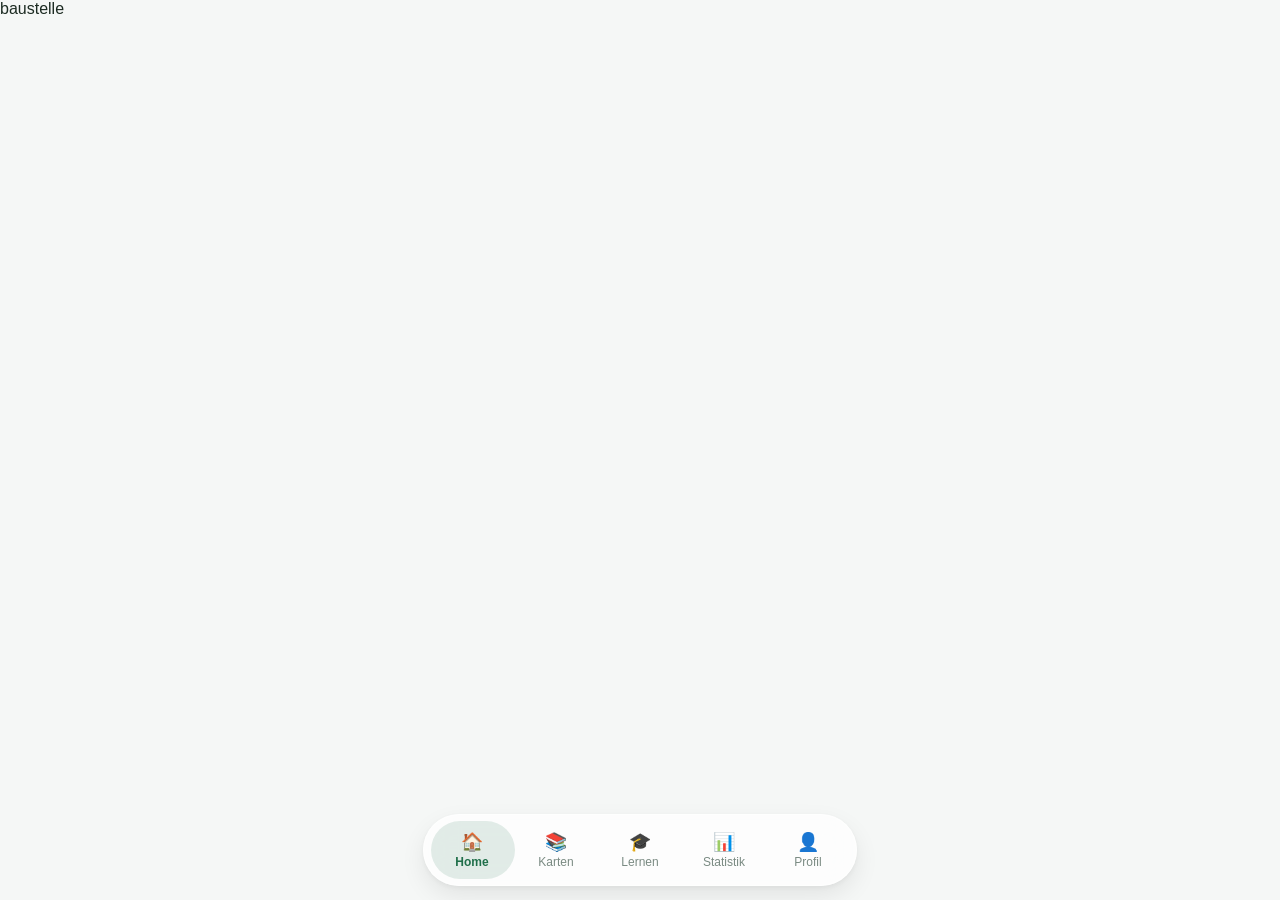
==== Code/cards/cards.html @ 37f0c8e0 "feat: update navigation paths, add profile and stats pages, and implement local storage for user dat" ====
<!DOCTYPE html>
<html lang="de">
<head>
<meta charset="UTF-8">
<meta name="viewport" content="width=device-width, initial-scale=1.0">
<title>Karten</title>

<link rel="stylesheet" href="/Code/home/frontend/style.css">

</head>

<body>

    baustelle


<script src="/Code/app-nav.js" defer></script>
<app-nav></app-nav>

<script src="/Code/home/frontend/script.js"></script>

</body>
</html>
---- Code/home/frontend/style.css ----
* {
  box-sizing: border-box;
  font-family: -apple-system, BlinkMacSystemFont, "Segoe UI", sans-serif;
}

body {
  margin: 0;
  background: #f5f7f6;
  color: #1c2b22;
  max-height: 100vh;
  overflow-y: auto;
}

.container {
  width: 100%;
  max-width: 420px;
  margin: auto;
  padding: 20px;
}

/* Desktop */
@media (min-width: 768px) {
  .container {
    max-width: 900px;
    padding: 30px;
  }
}

/* HEADER */
.header {
  display: flex;
  justify-content: space-between;
  align-items: center;
}

.logo {
  font-weight: 600;
  font-size: 20px;
}

.streak {
  font-size: 14px;
}

/* CARD */
.card {
  background: white;
  border-radius: 16px;
  padding: 18px;
  margin-top: 20px;
  box-shadow: 0 4px 12px rgba(0,0,0,0.05);
}

/* PROGRESS */
.progress-bar {
  height: 8px;
  background: #e5eae7;
  border-radius: 8px;
  overflow: hidden;
  margin: 10px 0;
}

.progress {
  height: 100%;
  background: #1f6f4a;
  width: 50%;
}

/* GRID */
.grid {
  display: grid;
  grid-template-columns: repeat(2, 1fr);
  gap: 12px;
}

/* Tablet */
@media (min-width: 768px) {
  .grid {
    grid-template-columns: repeat(3, 1fr);
  }
}

/* Desktop */
@media (min-width: 1024px) {
  .grid {
    grid-template-columns: repeat(4, 1fr);
  }
}

.small-card {
  background: white;
  padding: 14px;
  border-radius: 14px;
  box-shadow: 0 4px 10px rgba(0,0,0,0.05);
}

.small-card h4 {
  margin: 10px 0 4px;
  font-size: 15px;
}

.small-card p {
  margin: 0;
  font-size: 13px;
  color: #6b7a72;
}

/* BUTTON */
.button {
  background: #17653c;
  color: white;
  padding: 12px 16px;
  border-radius: 12px;
  text-align: center;
  font-weight: 500;
  cursor: pointer;
}

.profile-card {
  text-align: center;
}

.avatar {
  width: 90px; height: 90px; border-radius: 50%;
  background: #dbe8e2; border: none; padding:0; overflow:hidden;
  cursor: pointer;
}

.avatar img {
  width: 100%; height: 100%; object-fit: cover;
}

.subtext {
  margin: 0;
  color: #6b7a72;
  font-size: 14px;
}

.small-text {
  font-size: 12px;
  color: #6b7a72;
}

input {
  width: 100%;
  margin-top: 12px;
  padding: 10px;
  border-radius: 10px;
  border: 1px solid #dfe6e2;
  outline: none;
}

input:focus {
  border-color: #1f6f4a;
}
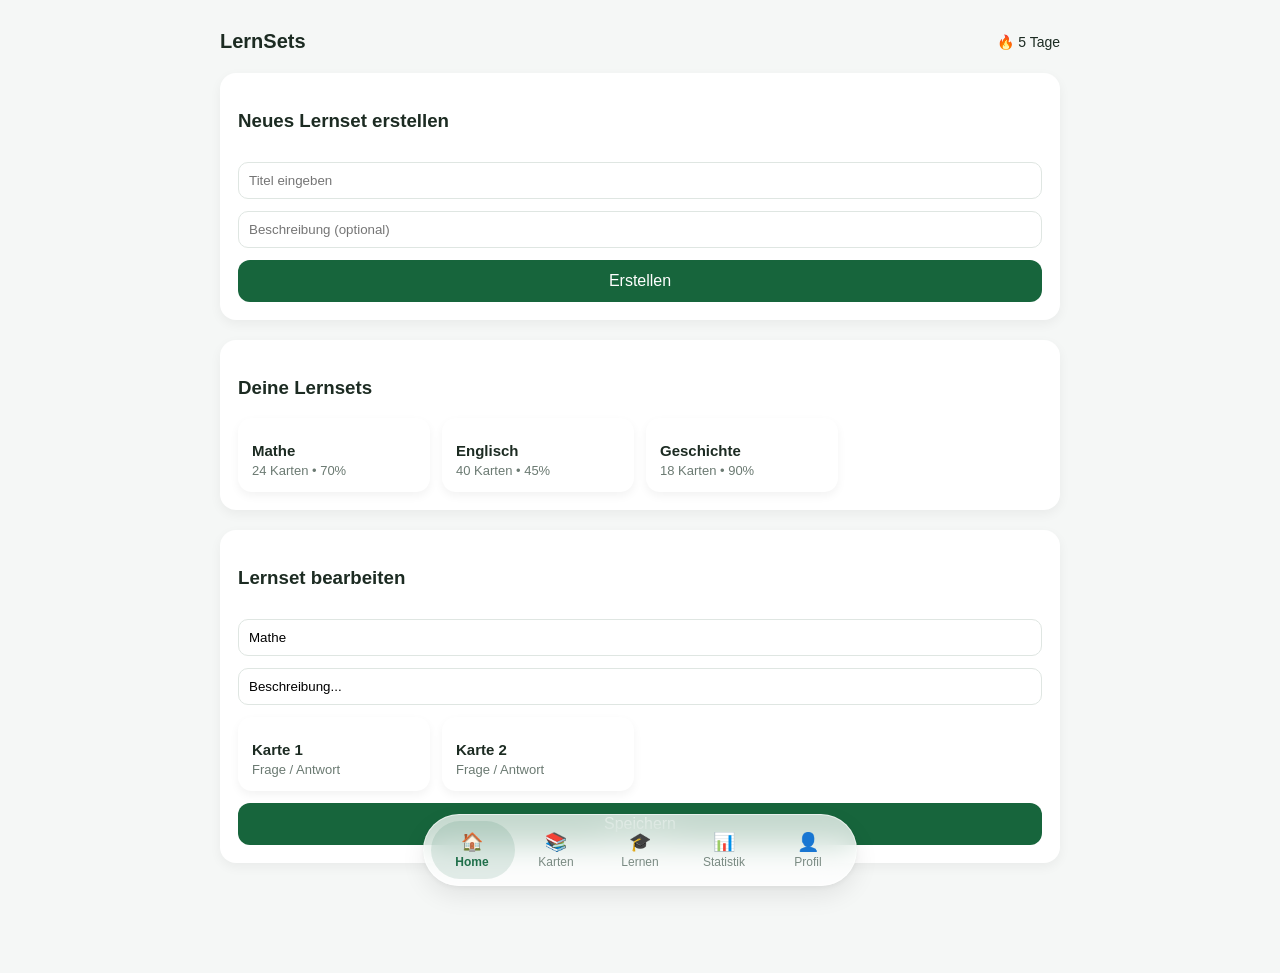
==== commit 8383b11f: "feat: enhance profile and cards layout, implement streak and time tracking features Co-authored-by: " ====
--- a/Code/cards/cards.html
+++ b/Code/cards/cards.html
@@ -11,7 +11,81 @@
 
 <body>
 
-    baustelle
+   <div class="container">
+
+  <!-- HEADER -->
+  <div class="header">
+    <div class="logo">LernSets</div>
+    <div class="streak">🔥 5 Tage</div>
+  </div>
+
+  <!-- NEUES LERNSET -->
+  <div class="card">
+    <h3>Neues Lernset erstellen</h3>
+
+    <input type="text" placeholder="Titel eingeben">
+    <input type="text" placeholder="Beschreibung (optional)">
+
+    <div style="margin-top: 12px;" class="button">
+      Erstellen
+    </div>
+  </div>
+
+  <!-- LERNSETS ÜBERSICHT -->
+  <div class="card">
+    <h3>Deine Lernsets</h3>
+
+    <div class="grid">
+
+      <div class="small-card">
+        <h4>Mathe</h4>
+        <p>24 Karten • 70%</p>
+      </div>
+
+      <div class="small-card">
+        <h4>Englisch</h4>
+        <p>40 Karten • 45%</p>
+      </div>
+
+      <div class="small-card">
+        <h4>Geschichte</h4>
+        <p>18 Karten • 90%</p>
+      </div>
+
+    </div>
+  </div>
+
+  <!-- BEARBEITEN -->
+  <div class="card">
+    <h3>Lernset bearbeiten</h3>
+
+    <input type="text" value="Mathe">
+    <input type="text" value="Beschreibung...">
+
+    <div class="grid" style="margin-top: 12px;">
+
+      <div class="small-card">
+        <h4>Karte 1</h4>
+        <p>Frage / Antwort</p>
+      </div>
+
+      <div class="small-card">
+        <h4>Karte 2</h4>
+        <p>Frage / Antwort</p>
+      </div>
+
+    </div>
+
+    <div style="margin-top: 12px;" class="button">
+      Speichern
+    </div>
+  </div>
+
+    <div style="height: 80px;"></div>
+
+</div>
+
+
 
 
 <script src="/Code/app-nav.js" defer></script>
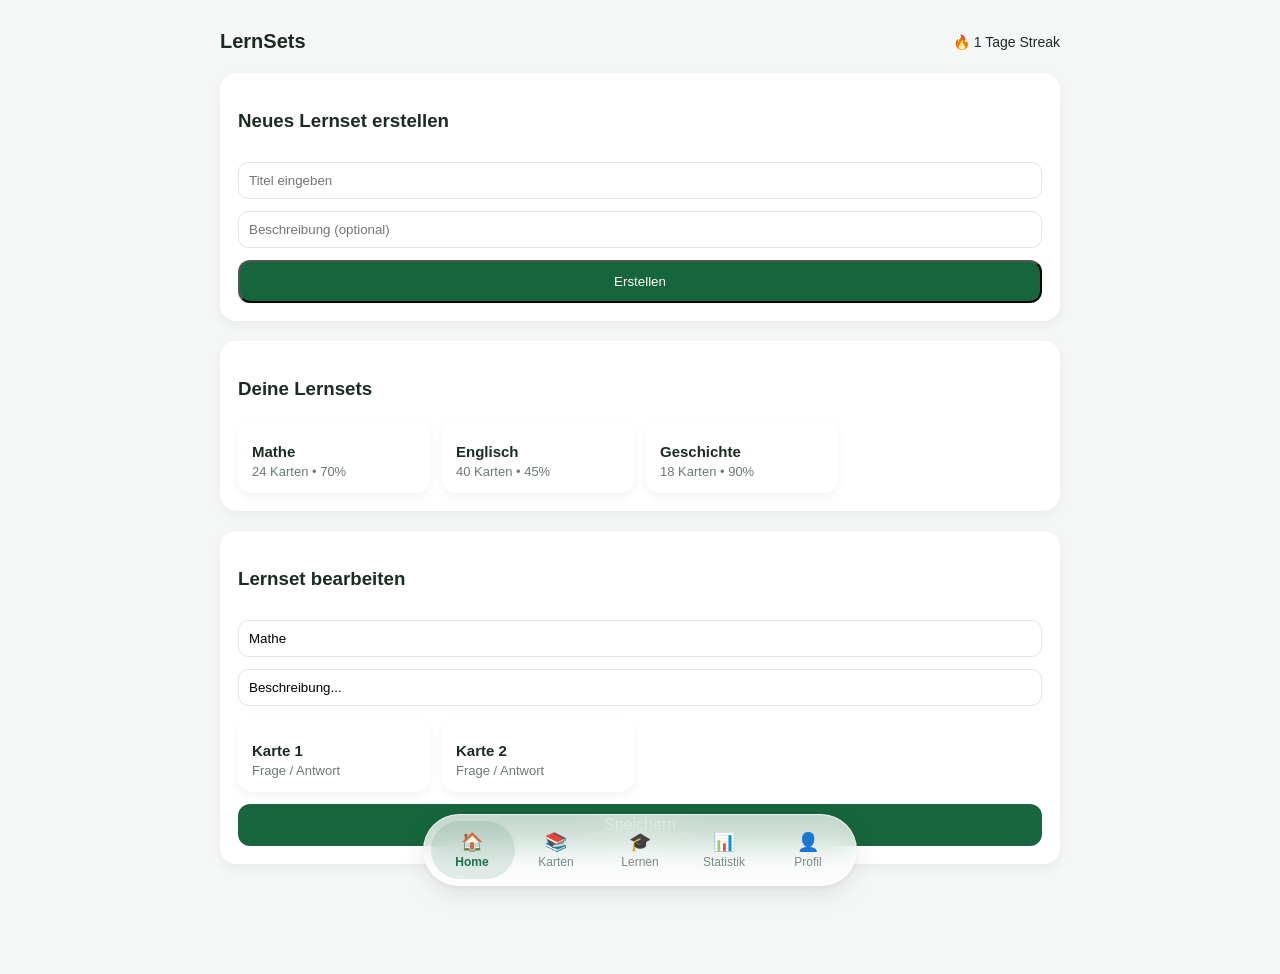
==== commit f080e725: "Adding: learnste Editor (in working)" ====
--- a/Code/cards/cards.html
+++ b/Code/cards/cards.html
@@ -16,19 +16,19 @@
   <!-- HEADER -->
   <div class="header">
     <div class="logo">LernSets</div>
-    <div class="streak">🔥 5 Tage</div>
+    <div class="streak">🔥 <span id="streak"></span> Streak</div>
   </div>
 
   <!-- NEUES LERNSET -->
   <div class="card">
     <h3>Neues Lernset erstellen</h3>
 
-    <input type="text" placeholder="Titel eingeben">
-    <input type="text" placeholder="Beschreibung (optional)">
+    <input id="title" type="text" placeholder="Titel eingeben">
+    <input id="description" type="text" placeholder="Beschreibung (optional)">
 
-    <div style="margin-top: 12px;" class="button">
+    <button style="margin-top: 12px;" class="button" onclick="addLearnset()">
       Erstellen
-    </div>
+    </button>
   </div>
 
   <!-- LERNSETS ÜBERSICHT -->
@@ -92,6 +92,8 @@
 <app-nav></app-nav>
 
 <script src="/Code/home/frontend/script.js"></script>
+<script src="/Code/home/frontend/streak.js" defer></script>
+<script src="/Code/cards/learnsets.js" defer></script>
 
 </body>
 </html>
--- a/Code/home/frontend/style.css
+++ b/Code/home/frontend/style.css
@@ -111,9 +111,17 @@
   color: white;
   padding: 12px 16px;
   border-radius: 12px;
-  text-align: center;
+
+  display: flex;
+  justify-content: center; /* horizontal mittig */
+  align-items: center;     /* vertikal mittig */
+
+  width: 100%;             /* volle Breite */
+  box-sizing: border-box;  /* Padding bleibt innerhalb der Breite */
+
   font-weight: 500;
   cursor: pointer;
+  text-align: center;
 }
 
 .profile-card {
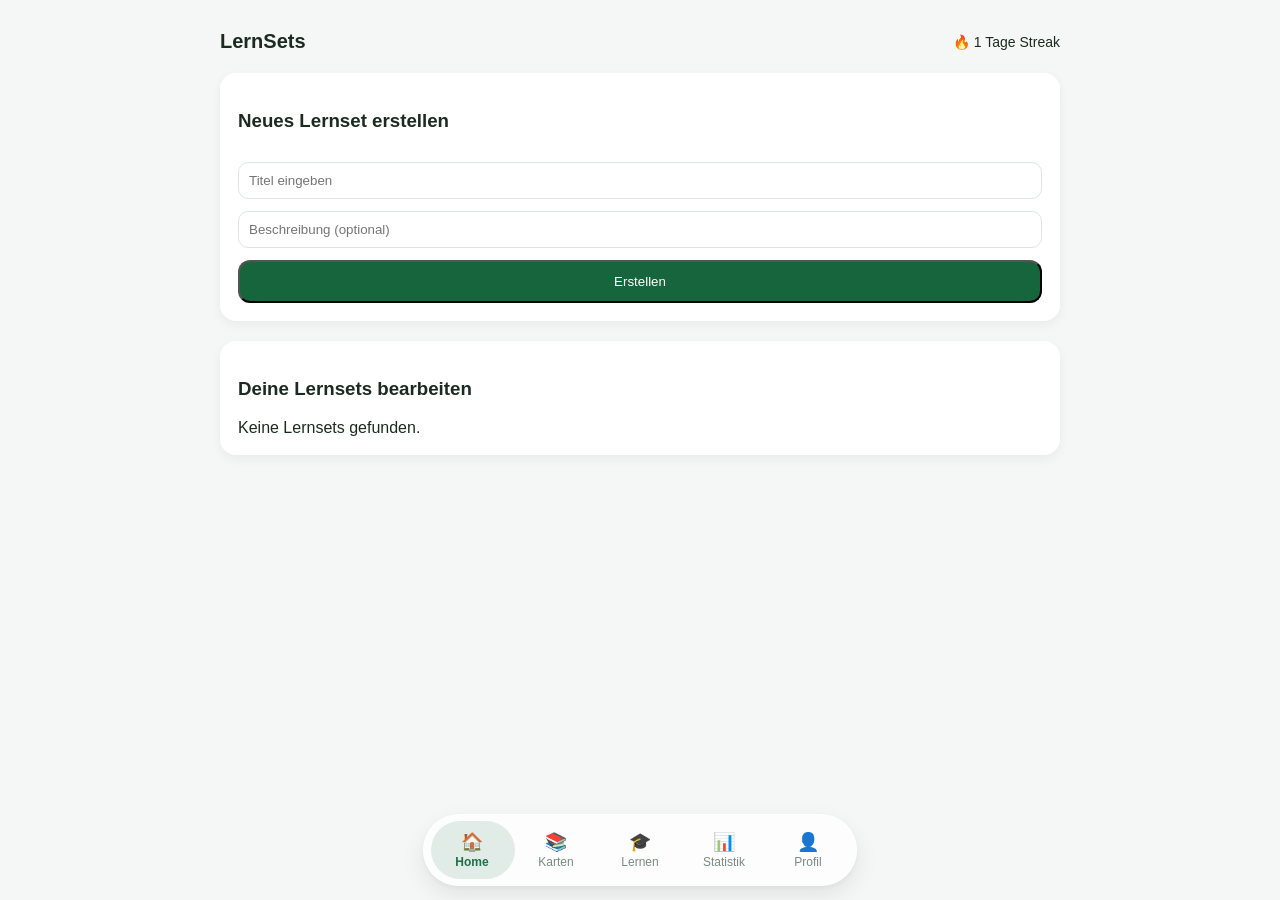
==== commit b45bf497: "Refactor cards and editor pages: update layout, enhance functionality, and improve rendering of lear" ====
--- a/Code/cards/cards.html
+++ b/Code/cards/cards.html
@@ -33,65 +33,20 @@
 
   <!-- LERNSETS ÜBERSICHT -->
   <div class="card">
-    <h3>Deine Lernsets</h3>
+    <h3>Deine Lernsets bearbeiten</h3>
 
-    <div class="grid">
-
-      <div class="small-card">
-        <h4>Mathe</h4>
-        <p>24 Karten • 70%</p>
-      </div>
-
-      <div class="small-card">
-        <h4>Englisch</h4>
-        <p>40 Karten • 45%</p>
-      </div>
-
-      <div class="small-card">
-        <h4>Geschichte</h4>
-        <p>18 Karten • 90%</p>
-      </div>
-
-    </div>
+    <div class="grid" id="learnsetList"></div>
   </div>
 
-  <!-- BEARBEITEN -->
-  <div class="card">
-    <h3>Lernset bearbeiten</h3>
-
-    <input type="text" value="Mathe">
-    <input type="text" value="Beschreibung...">
-
-    <div class="grid" style="margin-top: 12px;">
-
-      <div class="small-card">
-        <h4>Karte 1</h4>
-        <p>Frage / Antwort</p>
-      </div>
-
-      <div class="small-card">
-        <h4>Karte 2</h4>
-        <p>Frage / Antwort</p>
-      </div>
-
-    </div>
-
-    <div style="margin-top: 12px;" class="button">
-      Speichern
-    </div>
-  </div>
-
-    <div style="height: 80px;"></div>
+  <div style="height: 80px;"></div>
 
 </div>
-
-
 
 
 <script src="/Code/app-nav.js" defer></script>
 <app-nav></app-nav>
 
-<script src="/Code/home/frontend/script.js"></script>
+<script src="/Code/home/frontend/times.js"></script>
 <script src="/Code/home/frontend/streak.js" defer></script>
 <script src="/Code/cards/learnsets.js" defer></script>
 
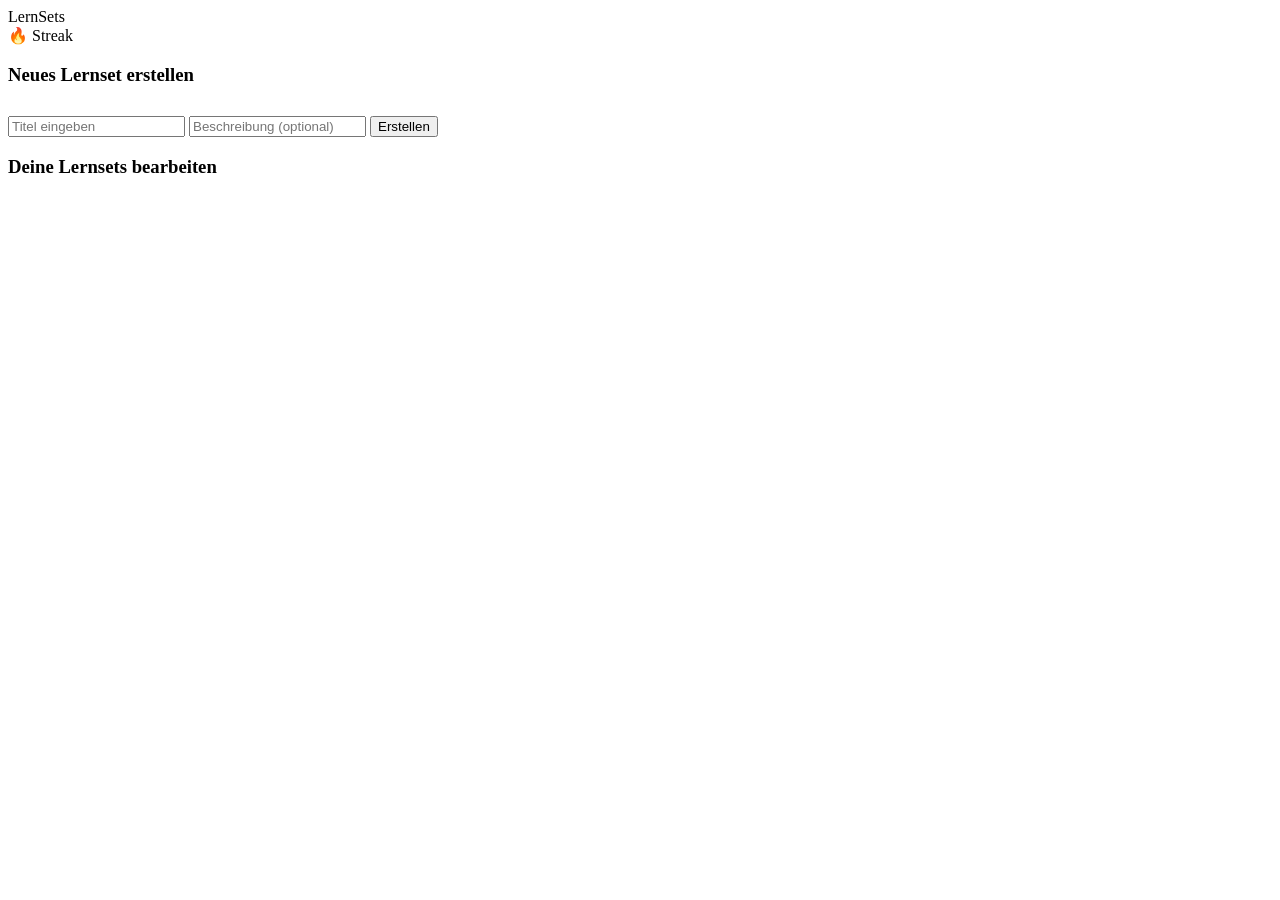
==== commit b9a40c18: "updateing sources" ====
--- a/Code/cards/cards.html
+++ b/Code/cards/cards.html
@@ -5,7 +5,7 @@
 <meta name="viewport" content="width=device-width, initial-scale=1.0">
 <title>Karten</title>
 
-<link rel="stylesheet" href="/Code/home/frontend/style.css">
+<link rel="stylesheet" href="Code/home/frontend/style.css">
 
 </head>
 
@@ -43,12 +43,12 @@
 </div>
 
 
-<script src="/Code/app-nav.js" defer></script>
+<script src="Code/app-nav.js" defer></script>
 <app-nav></app-nav>
 
-<script src="/Code/home/frontend/times.js"></script>
-<script src="/Code/home/frontend/streak.js" defer></script>
-<script src="/Code/cards/learnsets.js" defer></script>
+<script src="Code/home/frontend/times.js"></script>
+<script src="Code/home/frontend/streak.js" defer></script>
+<script src="Code/cards/learnsets.js" defer></script>
 
 </body>
 </html>
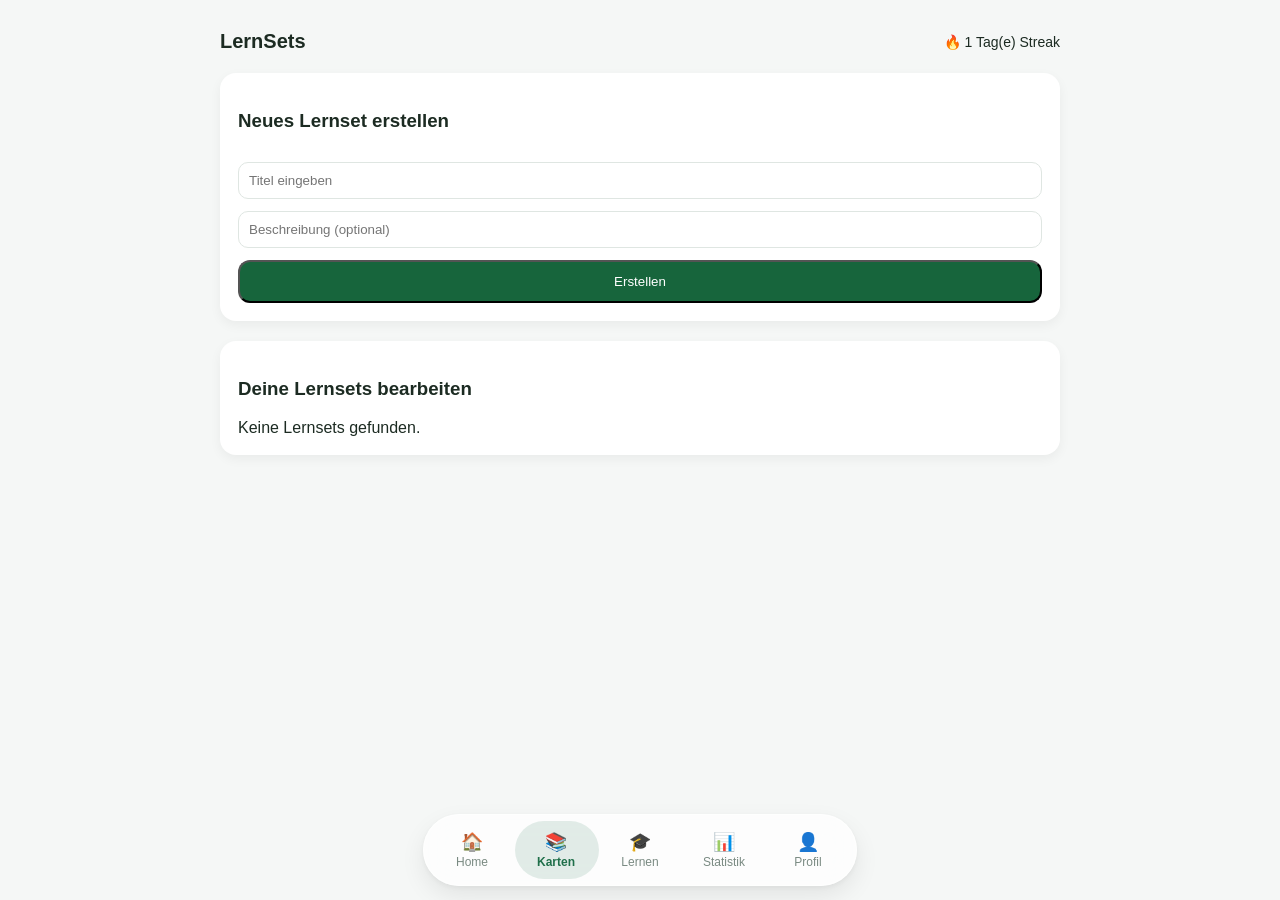
==== commit 6610f55f: "few fixes" ====
--- a/Code/cards/cards.html
+++ b/Code/cards/cards.html
@@ -5,13 +5,13 @@
 <meta name="viewport" content="width=device-width, initial-scale=1.0">
 <title>Karten</title>
 
-<link rel="stylesheet" href="Code/home/frontend/style.css">
+<link rel="stylesheet" href="../home/frontend/style.css">
 
 </head>
 
 <body>
 
-   <div class="container">
+<div class="container">
 
   <!-- HEADER -->
   <div class="header">
@@ -34,7 +34,6 @@
   <!-- LERNSETS ÜBERSICHT -->
   <div class="card">
     <h3>Deine Lernsets bearbeiten</h3>
-
     <div class="grid" id="learnsetList"></div>
   </div>
 
@@ -42,13 +41,14 @@
 
 </div>
 
-
-<script src="Code/app-nav.js" defer></script>
+<!-- NAV -->
+<script src="../app-nav.js" defer></script>
 <app-nav></app-nav>
 
-<script src="Code/home/frontend/times.js"></script>
-<script src="Code/home/frontend/streak.js" defer></script>
-<script src="Code/cards/learnsets.js" defer></script>
+<!-- SCRIPTS -->
+<script src="../home/frontend/times.js"></script>
+<script src="../home/frontend/streak.js" defer></script>
+<script src="./learnsets.js" defer></script>
 
 </body>
 </html>
--- a/Code/home/frontend/style.css
+++ b/Code/home/frontend/style.css
@@ -0,0 +1,163 @@
+* {
+  box-sizing: border-box;
+  font-family: -apple-system, BlinkMacSystemFont, "Segoe UI", sans-serif;
+}
+
+body {
+  margin: 0;
+  background: #f5f7f6;
+  color: #1c2b22;
+  max-height: 100vh;
+  overflow-y: auto;
+}
+
+.container {
+  width: 100%;
+  max-width: 420px;
+  margin: auto;
+  padding: 20px;
+}
+
+/* Desktop */
+@media (min-width: 768px) {
+  .container {
+    max-width: 900px;
+    padding: 30px;
+  }
+}
+
+/* HEADER */
+.header {
+  display: flex;
+  justify-content: space-between;
+  align-items: center;
+}
+
+.logo {
+  font-weight: 600;
+  font-size: 20px;
+}
+
+.streak {
+  font-size: 14px;
+}
+
+/* CARD */
+.card {
+  background: white;
+  border-radius: 16px;
+  padding: 18px;
+  margin-top: 20px;
+  box-shadow: 0 4px 12px rgba(0,0,0,0.05);
+}
+
+/* PROGRESS */
+.progress-bar {
+  height: 8px;
+  background: #e5eae7;
+  border-radius: 8px;
+  overflow: hidden;
+  margin: 10px 0;
+}
+
+.progress {
+  height: 100%;
+  background: #1f6f4a;
+  width: 50%;
+}
+
+/* GRID */
+.grid {
+  display: grid;
+  grid-template-columns: repeat(2, 1fr);
+  gap: 12px;
+}
+
+/* Tablet */
+@media (min-width: 768px) {
+  .grid {
+    grid-template-columns: repeat(3, 1fr);
+  }
+}
+
+/* Desktop */
+@media (min-width: 1024px) {
+  .grid {
+    grid-template-columns: repeat(4, 1fr);
+  }
+}
+
+.small-card {
+  background: white;
+  padding: 14px;
+  border-radius: 14px;
+  box-shadow: 0 4px 10px rgba(0,0,0,0.05);
+}
+
+.small-card h4 {
+  margin: 10px 0 4px;
+  font-size: 15px;
+}
+
+.small-card p {
+  margin: 0;
+  font-size: 13px;
+  color: #6b7a72;
+}
+
+/* BUTTON */
+.button {
+  background: #17653c;
+  color: white;
+  padding: 12px 16px;
+  border-radius: 12px;
+
+  display: flex;
+  justify-content: center; /* horizontal mittig */
+  align-items: center;     /* vertikal mittig */
+
+  width: 100%;             /* volle Breite */
+  box-sizing: border-box;  /* Padding bleibt innerhalb der Breite */
+
+  font-weight: 500;
+  cursor: pointer;
+  text-align: center;
+}
+
+.profile-card {
+  text-align: center;
+}
+
+.avatar {
+  width: 90px; height: 90px; border-radius: 50%;
+  background: #dbe8e2; border: none; padding:0; overflow:hidden;
+  cursor: pointer;
+}
+
+.avatar img {
+  width: 100%; height: 100%; object-fit: cover;
+}
+
+.subtext {
+  margin: 0;
+  color: #6b7a72;
+  font-size: 14px;
+}
+
+.small-text {
+  font-size: 12px;
+  color: #6b7a72;
+}
+
+input {
+  width: 100%;
+  margin-top: 12px;
+  padding: 10px;
+  border-radius: 10px;
+  border: 1px solid #dfe6e2;
+  outline: none;
+}
+
+input:focus {
+  border-color: #1f6f4a;
+}
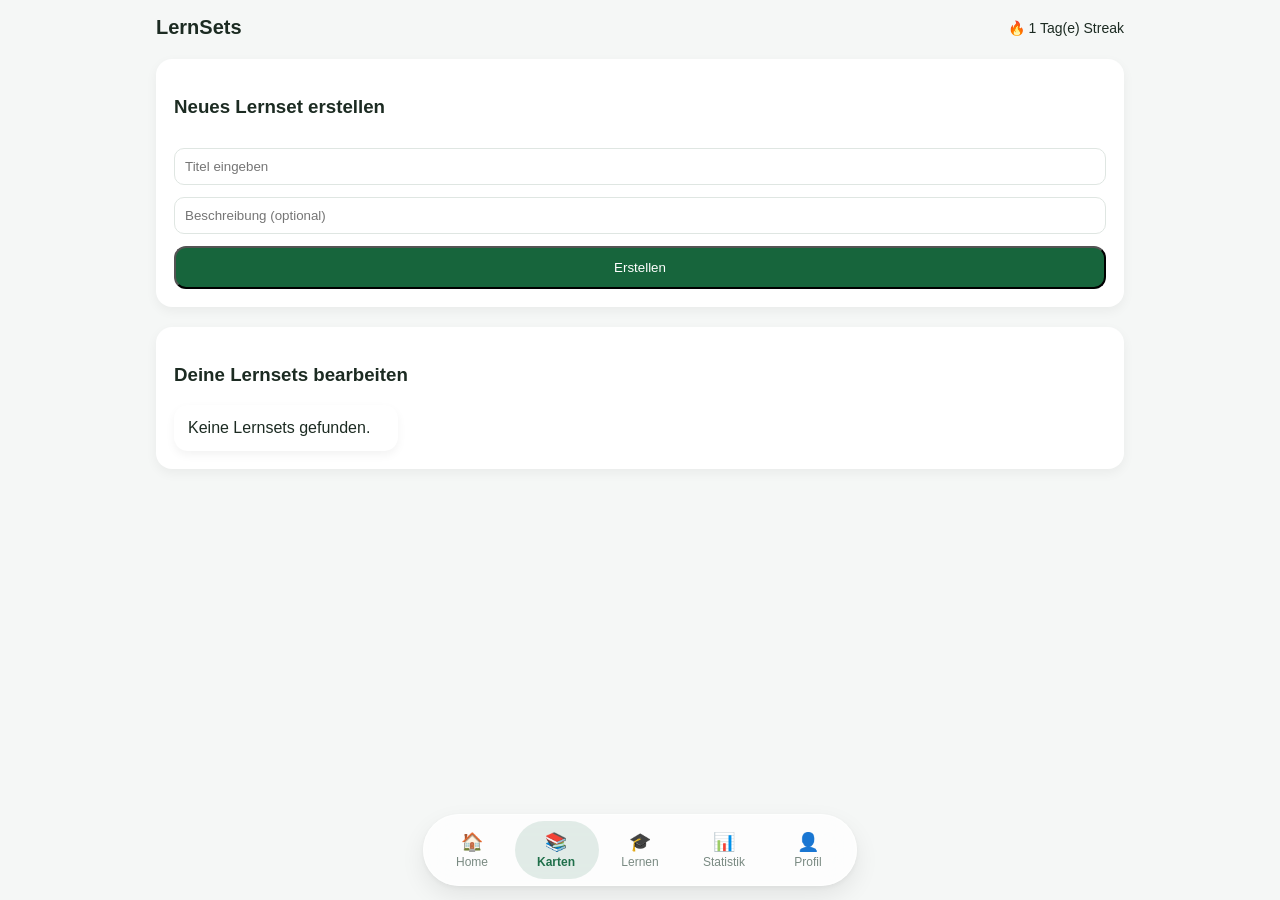
==== commit 370deade: "refactor: replace times.js with countingTime.js and uiTime.js; update script references in HTML file" ====
--- a/Code/cards/cards.html
+++ b/Code/cards/cards.html
@@ -46,7 +46,6 @@
 <app-nav></app-nav>
 
 <!-- SCRIPTS -->
-<script src="../home/frontend/times.js"></script>
 <script src="../home/frontend/streak.js" defer></script>
 <script src="./learnsets.js" defer></script>
 
--- a/Code/home/frontend/style.css
+++ b/Code/home/frontend/style.css
@@ -11,18 +11,18 @@
   overflow-y: auto;
 }
 
+/* CONTAINER */
 .container {
   width: 100%;
-  max-width: 420px;
+  max-width: 1000px;
   margin: auto;
-  padding: 20px;
-}
-
-/* Desktop */
-@media (min-width: 768px) {
+  padding: 16px;
+}
+
+/* Handy */
+@media (max-width: 600px) {
   .container {
-    max-width: 900px;
-    padding: 30px;
+    padding: 12px;
   }
 }
 
@@ -66,22 +66,15 @@
   width: 50%;
 }
 
-/* GRID */
+/* GRID (automatisch responsive) */
 .grid {
   display: grid;
-  grid-template-columns: repeat(2, 1fr);
   gap: 12px;
-}
-
-/* Tablet */
-@media (min-width: 768px) {
-  .grid {
-    grid-template-columns: repeat(3, 1fr);
-  }
-}
-
-/* Desktop */
-@media (min-width: 1024px) {
+  grid-template-columns: repeat(auto-fit, minmax(150px, 1fr));
+}
+
+/* Optional: Begrenzung für große Screens */
+@media (min-width: 900px) {
   .grid {
     grid-template-columns: repeat(4, 1fr);
   }
@@ -113,15 +106,22 @@
   border-radius: 12px;
 
   display: flex;
-  justify-content: center; /* horizontal mittig */
-  align-items: center;     /* vertikal mittig */
-
-  width: 100%;             /* volle Breite */
-  box-sizing: border-box;  /* Padding bleibt innerhalb der Breite */
+  justify-content: center;
+  align-items: center;
+
+  width: 100%;
+  box-sizing: border-box;
 
   font-weight: 500;
   cursor: pointer;
   text-align: center;
+}
+
+/* größere Klickfläche auf Handy */
+@media (max-width: 600px) {
+  .button {
+    padding: 14px;
+  }
 }
 
 .profile-card {
@@ -129,13 +129,20 @@
 }
 
 .avatar {
-  width: 90px; height: 90px; border-radius: 50%;
-  background: #dbe8e2; border: none; padding:0; overflow:hidden;
+  width: 90px;
+  height: 90px;
+  border-radius: 50%;
+  background: #dbe8e2;
+  border: none;
+  padding: 0;
+  overflow: hidden;
   cursor: pointer;
 }
 
 .avatar img {
-  width: 100%; height: 100%; object-fit: cover;
+  width: 100%;
+  height: 100%;
+  object-fit: cover;
 }
 
 .subtext {
@@ -147,6 +154,7 @@
 .small-text {
   font-size: 12px;
   color: #6b7a72;
+  margin-top: 8px;
 }
 
 input {
@@ -159,5 +167,85 @@
 }
 
 input:focus {
-  border-color: #1f6f4a;
+  border-color: #17653c;
+}
+
+/* EMOJI PICKER (fix für mobile) */
+.emoji-picker {
+  display: grid;
+  grid-template-columns: repeat(6, 1fr);
+  gap: 6px;
+  background: white;
+  padding: 10px;
+  border-radius: 12px;
+  box-shadow: 0 4px 12px rgba(0,0,0,0.1);
+
+  position: absolute;
+  left: 50%;
+  transform: translateX(-50%);
+}
+
+.emoji-picker button {
+  font-size: 20px;
+  border: none;
+  background: none;
+  cursor: pointer;
+}
+
+.hidden {
+  display: none;
+}
+
+/* MODE SELECTOR */
+.mode-switch {
+  display: flex;
+  gap: 8px;
+  background: #efefef;
+  padding: 6px;
+  border-radius: 12px;
+  width: fit-content;
+  margin: 0 auto;
+}
+
+.mode {
+  border: none;
+  padding: 8px 14px;
+  border-radius: 10px;
+  cursor: pointer;
+  background: transparent;
+  color: #000000;
+  transition: 0.2s;
+}
+
+.mode:hover {
+  background: rgba(255,255,255,0.08);
+  color: rgb(137, 137, 137);
+}
+
+.mode.active {
+  background: #17653c;
+  color: white;
+  box-shadow: 0 2px 10px rgba(23, 101, 60, 0.4);
+}
+
+
+/* Standard (Handy) */
+.confidence-buttons {
+  display: grid;
+  gap: 10px;
+  grid-template-columns: 1fr;
+}
+
+/* Tablet */
+@media (min-width: 600px) {
+  .confidence-buttons {
+    grid-template-columns: repeat(2, 1fr);
+  }
+}
+
+/* PC */
+@media (min-width: 900px) {
+  .confidence-buttons {
+    grid-template-columns: repeat(5, 1fr); /* alle nebeneinander */
+  }
 }
